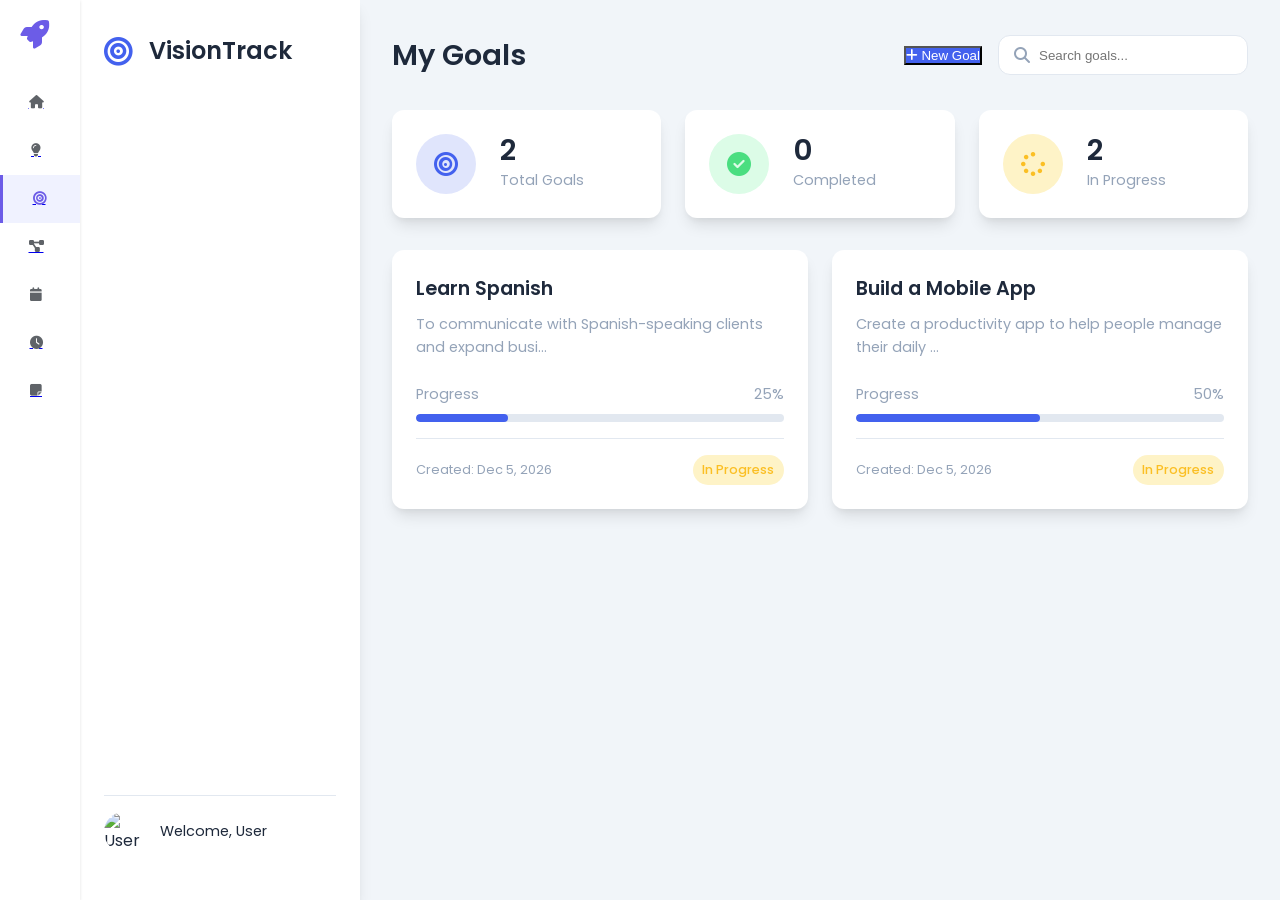
==== pages/goal.html @ 689ba14a "Add files via upload" ====
<!DOCTYPE html>
<html lang="en">
<head>
    <meta charset="UTF-8">
    <meta name="viewport" content="width=device-width, initial-scale=1.0">
    <title>VisionTrack - Goal Tracker</title>
    <link rel="stylesheet" href="https://cdnjs.cloudflare.com/ajax/libs/font-awesome/6.4.0/css/all.min.css">
    <link href="https://fonts.googleapis.com/css2?family=Poppins:wght@300;400;500;600;700&display=swap" rel="stylesheet">
    <link href="https://fonts.googleapis.com/css2?family=Playfair+Display:wght@400;500;600;700&display=swap" rel="stylesheet">
    <link rel="stylesheet" href="../css/goal.css">
    
</head>
<body>
    <div class="app-wrapper">
        <!-- Navigation Sidebar -->
        <nav class="main-nav">
            <div class="logo">
                <i class="fas fa-rocket"></i>
                <h1>FocusFlow</h1>
            </div>
            <a href="../pages/home.html"><button class="nav-button" data-page="home">
                <i class="fas fa-home nav-icon"></i>
                <span class="nav-label">Home</span>
            </button></a>
            
            <a href="../pages/idea.html"><button class="nav-button" data-page="idea">
                <i class="fas fa-lightbulb nav-icon"></i>
                <span class="nav-label">Idea</span>
            </button></a>
            
            <a href="../pages/goal.html"><button class="nav-button" data-page="goal">
                <i class="fas fa-bullseye nav-icon"></i>
                <span class="nav-label">Goal</span>
            </button></a>
            
            <a href="../pages/planner.html"><button class="nav-button" data-page="planner">
                <i class="fas fa-project-diagram nav-icon"></i>
                <span class="nav-label">Planner</span>
            </button></a>
            
            <a href="../pages/calendar.html"><button class="nav-button" data-page="calendar">
                <i class="fas fa-calendar nav-icon"></i>
                <span class="nav-label">Calendar</span>
            </button></a>
            
            <a href="../pages/pomodoro.html"><button class="nav-button" data-page="pomodoro">
                <i class="fas fa-clock nav-icon"></i>
                <span class="nav-label">Pomodoro</span>
            </button></a>
            
            <a href="../pages/notes.html"><button class="nav-button" data-page="notes">
                <i class="fas fa-sticky-note nav-icon"></i>
                <span class="nav-label">Notes</span>
            </button></a>
        </nav>

        <div class="app-container">
            <aside class="sidebar">
                <div class="logo">
                    <i class="fas fa-bullseye"></i>
                    <h1>VisionTrack</h1>
                </div>
                
                <div class="user-profile">
                    <img src="https://ui-avatars.com/api/?name=User+Name" alt="User">
                    <span>Welcome, User</span>
                </div>
            </aside>

            <main class="main-content">
                <header>
                    <h2>My Goals</h2>
                    <div class="header-actions">
                        <button id="new-goal-btn" class="btn-primary">
                            <i class="fas fa-plus"></i> New Goal
                        </button>
                        <div class="search-box">
                            <input type="text" placeholder="Search goals...">
                            <i class="fas fa-search"></i>
                        </div>
                    </div>
                </header>

                <section class="goals-dashboard">
                    <div class="stats-cards">
                        <div class="stat-card">
                            <div class="stat-icon blue">
                                <i class="fas fa-bullseye"></i>
                            </div>
                            <div class="stat-info">
                                <h3 id="total-goals">0</h3>
                                <p>Total Goals</p>
                            </div>
                        </div>
                        <div class="stat-card">
                            <div class="stat-icon green">
                                <i class="fas fa-check-circle"></i>
                            </div>
                            <div class="stat-info">
                                <h3 id="completed-goals">0</h3>
                                <p>Completed</p>
                            </div>
                        </div>
                        <div class="stat-card">
                            <div class="stat-icon orange">
                                <i class="fas fa-spinner"></i>
                            </div>
                            <div class="stat-info">
                                <h3 id="in-progress-goals">0</h3>
                                <p>In Progress</p>
                            </div>
                        </div>
                    </div>

                    <div class="goals-list" id="goals-list">
                        <!-- Goals will be inserted here by JavaScript -->
                    </div>
                </section>
            </main>

            <!-- All modals are defined here but hidden by default -->
            <div class="modal" id="goal-details-modal">
                <div class="modal-content">
                    <div class="modal-header">
                        <h3 id="goal-modal-title">Goal Details</h3>
                        <button class="close-modal">&times;</button>
                    </div>
                    <div class="modal-body">
                        <div class="goal-progress-container">
                            <div class="progress-info">
                                <span class="progress-percent">0%</span>
                                <span class="progress-text">Complete</span>
                            </div>
                            <div class="progress-bar">
                                <div class="progress-fill" style="width: 0%"></div>
                            </div>
                        </div>

                        <div class="goal-purpose">
                            <h4>Purpose</h4>
                            <p id="goal-purpose-text">Loading purpose...</p>
                        </div>

                        <div class="stages-container">
                            <h4>Stages</h4>
                            <div class="stages-list" id="stages-list"></div>
                            <button class="btn-secondary add-stage-btn">
                                <i class="fas fa-plus"></i> Add Stage
                            </button>
                        </div>
                    </div>
                    <div class="modal-footer">
                        <button class="btn-secondary" id="save-goal-changes">Save Changes</button>
                        <button class="btn-danger" id="delete-goal-btn">Delete Goal</button>
                    </div>
                </div>
            </div>

            <div class="modal" id="new-goal-modal">
                <div class="modal-content">
                    <div class="modal-header">
                        <h3>Create New Goal</h3>
                        <button class="close-modal">&times;</button>
                    </div>
                    <div class="modal-body">
                        <form id="new-goal-form">
                            <div class="form-group">
                                <label for="goal-title">Goal Title</label>
                                <input type="text" id="goal-title" placeholder="e.g., Learn Spanish" required>
                            </div>
                            <div class="form-group">
                                <label for="goal-purpose">Why is this goal important?</label>
                                <textarea id="goal-purpose" rows="3" placeholder="Describe your motivation..." required></textarea>
                            </div>
                            <div class="form-group">
                                <label>Initial Stages (optional)</label>
                                <div class="stages-input-container" id="stages-input-container"></div>
                                <button type="button" class="btn-text" id="add-another-stage">
                                    <i class="fas fa-plus"></i> Add Another Stage
                                </button>
                            </div>
                        </form>
                    </div>
                    <div class="modal-footer">
                        <button type="button" class="btn-secondary close-modal">Cancel</button>
                        <button type="submit" form="new-goal-form" class="btn-primary">Create Goal</button>
                    </div>
                </div>
            </div>

            <div class="modal" id="new-stage-modal">
                <div class="modal-content">
                    <div class="modal-header">
                        <h3>Add New Stage</h3>
                        <button class="close-modal">&times;</button>
                    </div>
                    <div class="modal-body">
                        <form id="new-stage-form">
                            <div class="form-group">
                                <label for="stage-title">Stage Title</label>
                                <input type="text" id="stage-title" placeholder="e.g., Beginner Level" required>
                            </div>
                            <div class="form-group">
                                <label for="stage-purpose">Why is this stage important?</label>
                                <textarea id="stage-purpose" rows="3" placeholder="Describe the purpose..." required></textarea>
                            </div>
                        </form>
                    </div>
                    <div class="modal-footer">
                        <button type="button" class="btn-secondary close-modal">Cancel</button>
                        <button type="submit" form="new-stage-form" class="btn-primary">Add Stage</button>
                    </div>
                </div>
            </div>

            <div class="modal" id="new-step-modal">
                <div class="modal-content">
                    <div class="modal-header">
                        <h3>Add New Step</h3>
                        <button class="close-modal">&times;</button>
                    </div>
                    <div class="modal-body">
                        <form id="new-step-form">
                            <div class="form-group">
                                <label for="step-title">Step Title</label>
                                <input type="text" id="step-title" placeholder="e.g., Learn basic vocabulary" required>
                            </div>
                            <div class="form-group">
                                <label for="step-purpose">Why is this step important?</label>
                                <textarea id="step-purpose" rows="3" placeholder="Describe the purpose..." required></textarea>
                            </div>
                            <div class="form-group">
                                <label>Tasks (optional)</label>
                                <div class="tasks-input-container" id="tasks-input-container"></div>
                                <button type="button" class="btn-text" id="add-another-task">
                                    <i class="fas fa-plus"></i> Add Another Task
                                </button>
                            </div>
                        </form>
                    </div>
                    <div class="modal-footer">
                        <button type="button" class="btn-secondary close-modal">Cancel</button>
                        <button type="submit" form="new-step-form" class="btn-primary">Add Step</button>
                    </div>
                </div>
            </div>
        </div>
    </div>

    <script src="../js/goal.js"></script>
</body>
</html>
---- css/goal.css ----
:root {
    --primary-color: #4361ee;
    --primary-light: #e0e5fc;
    --secondary-color: #3f37c9;
    --accent-color: #4cc9f0;
    --success-color: #4ade80;
    --warning-color: #fbbf24;
    --danger-color: #f87171;
    --dark-color: #1e293b;
    --light-color: #f8fafc;
    --gray-color: #94a3b8;
    --gray-light: #e2e8f0;
    
    --sidebar-width: 280px;
    --header-height: 80px;
    --border-radius: 12px;
    --box-shadow: 0 10px 15px -3px rgba(0, 0, 0, 0.1), 0 4px 6px -2px rgba(0, 0, 0, 0.05);
    --transition: all 0.3s ease;
}

* {
    margin: 0;
    padding: 0;
    box-sizing: border-box;
}

body {
    font-family: 'Poppins', sans-serif;
    background-color: #f1f5f9;
    color: var(--dark-color);
    line-height: 1.6;
}

/* ===== Navigation Sidebar Styles ===== */
.app-wrapper {
    display: flex;
    min-height: 100vh;
}

.main-nav {
    width: 80px;
    background-color: #fff;
    box-shadow: 0 1px 3px rgba(0,0,0,0.12);
    padding: 20px 0;
    transition: width 0.3s ease;
    position: fixed;
    height: 100vh;
    z-index: 100;
}

.main-nav:hover {
    width: 220px;
}

.main-nav .logo {
    display: flex;
    align-items: center;
    gap: 15px;
    margin-bottom: 30px;
    padding: 0 20px;
    white-space: nowrap;
    overflow: hidden;
}

.main-nav .logo i {
    font-size: 1.8rem;
    color: #6c5ce7;
    min-width: 24px;
}

.main-nav .logo h1 {
    font-family: 'Playfair Display', serif;
    font-size: 1.5rem;
    color: #2d3436;
    display: none;
}

.main-nav:hover .logo h1 {
    display: block;
}

.nav-button {
    display: flex;
    align-items: center;
    width: 100%;
    padding: 12px 24px;
    background: transparent;
    border: none;
    cursor: pointer;
    color: #5F6368;
    transition: all 0.2s ease;
    text-align: left;
    white-space: nowrap;
    overflow: hidden;
}

.nav-button.active {
    background-color: #f0f2ff;
    color: #6c5ce7;
    border-left: 3px solid #6c5ce7;
}

.nav-button:hover:not(.active) {
    background-color: #f8f9fa;
}

.nav-icon {
    width: 24px;
    height: 24px;
    margin-right: 16px;
    display: flex;
    align-items: center;
    justify-content: center;
    flex-shrink: 0;
}

.nav-label {
    display: none;
}

.main-nav:hover .nav-label {
    display: inline;
}

/* Main app container */
.app-container {
    margin-left: 80px;
    width: calc(100% - 80px);
    display: flex;
    min-height: 100vh;
    transition: margin-left 0.3s ease;
}

.main-nav:hover ~ .app-container {
    margin-left: 220px;
    width: calc(100% - 220px);
}

/* Sidebar Styles */
.sidebar {
    width: var(--sidebar-width);
    background: white;
    padding: 2rem 1.5rem;
    display: flex;
    flex-direction: column;
    box-shadow: var(--box-shadow);
    z-index: 10;
}

.logo {
    display: flex;
    align-items: center;
    gap: 1rem;
    margin-bottom: 2.5rem;
}

.logo i {
    font-size: 1.8rem;
    color: var(--primary-color);
}

.logo h1 {
    font-size: 1.5rem;
    font-weight: 600;
    color: var(--dark-color);
}

.user-profile {
    margin-top: auto;
    display: flex;
    align-items: center;
    gap: 1rem;
    padding: 1rem 0;
    border-top: 1px solid var(--gray-light);
}

.user-profile img {
    width: 40px;
    height: 40px;
    border-radius: 50%;
    object-fit: cover;
}

.user-profile span {
    font-size: 0.9rem;
    color: var(--dark-color);
}

/* Main Content Styles */
.main-content {
    flex: 1;
    padding: 2rem;
    overflow-y: auto;
    background-color: #f1f5f9;
}

header {
    display: flex;
    justify-content: space-between;
    align-items: center;
    margin-bottom: 2rem;
}

header h2 {
    font-size: 1.8rem;
    font-weight: 600;
}

.header-actions {
    display: flex;
    align-items: center;
    gap: 1rem;
}

.search-box {
    position: relative;
}

.search-box input {
    padding: 0.7rem 1rem 0.7rem 2.5rem;
    border: 1px solid var(--gray-light);
    border-radius: var(--border-radius);
    width: 250px;
    transition: var(--transition);
}

.search-box input:focus {
    outline: none;
    border-color: var(--primary-color);
    box-shadow: 0 0 0 3px var(--primary-light);
}

.search-box i {
    position: absolute;
    left: 1rem;
    top: 50%;
    transform: translateY(-50%);
    color: var(--gray-color);
}

/* Rest of your existing CSS remains the same... */
/* [Keep all the rest of your existing CSS styles below this point] */

/* Button Styles */
.btn {
    padding: 0.7rem 1.2rem;
    border: none;
    border-radius: var(--border-radius);
    font-family: 'Poppins', sans-serif;
    font-weight: 500;
    cursor: pointer;
    transition: var(--transition);
    display: inline-flex;
    align-items: center;
    gap: 0.5rem;
}

.btn-primary {
    background-color: var(--primary-color);
    color: white;
}

.btn-primary:hover {
    background-color: var(--secondary-color);
    transform: translateY(-2px);
}

.btn-secondary {
    background-color: white;
    color: var(--primary-color);
    border: 1px solid var(--primary-color);
}

.btn-secondary:hover {
    background-color: var(--primary-light);
}

.btn-danger {
    background-color: var(--danger-color);
    color: white;
}

.btn-danger:hover {
    background-color: #ef4444;
}

.btn-text {
    background: none;
    border: none;
    color: var(--primary-color);
    padding: 0.5rem;
    font-weight: 500;
}

.btn-text:hover {
    text-decoration: underline;
}

/* Stats Cards */
.stats-cards {
    display: grid;
    grid-template-columns: repeat(auto-fit, minmax(240px, 1fr));
    gap: 1.5rem;
    margin-bottom: 2rem;
}

.stat-card {
    background: white;
    border-radius: var(--border-radius);
    padding: 1.5rem;
    display: flex;
    align-items: center;
    gap: 1.5rem;
    box-shadow: var(--box-shadow);
    transition: var(--transition);
}

.stat-card:hover {
    transform: translateY(-5px);
}

.stat-icon {
    width: 60px;
    height: 60px;
    border-radius: 50%;
    display: flex;
    align-items: center;
    justify-content: center;
    font-size: 1.5rem;
}

.stat-icon.blue {
    background-color: #e0e5fc;
    color: var(--primary-color);
}

.stat-icon.green {
    background-color: #dcfce7;
    color: var(--success-color);
}

.stat-icon.orange {
    background-color: #fef3c7;
    color: var(--warning-color);
}

.stat-info h3 {
    font-size: 1.8rem;
    font-weight: 600;
    line-height: 1;
    margin-bottom: 0.3rem;
}

.stat-info p {
    color: var(--gray-color);
    font-size: 0.9rem;
}

/* Goals List */
.goals-list {
    display: grid;
    grid-template-columns: repeat(auto-fill, minmax(320px, 1fr));
    gap: 1.5rem;
}

.goal-card {
    background: white;
    border-radius: var(--border-radius);
    padding: 1.5rem;
    box-shadow: var(--box-shadow);
    transition: var(--transition);
    cursor: pointer;
    position: relative;
    overflow: hidden;
}

.goal-card:hover {
    transform: translateY(-5px);
    box-shadow: 0 20px 25px -5px rgba(0, 0, 0, 0.1), 0 10px 10px -5px rgba(0, 0, 0, 0.04);
}

.goal-card h3 {
    font-size: 1.2rem;
    font-weight: 600;
    margin-bottom: 0.5rem;
}

.goal-card p {
    color: var(--gray-color);
    font-size: 0.9rem;
    margin-bottom: 1.5rem;
}

.goal-progress {
    margin-bottom: 1rem;
}

.progress-text {
    display: flex;
    justify-content: space-between;
    margin-bottom: 0.5rem;
    font-size: 0.8rem;
    color: var(--gray-color);
}

.progress-bar {
    height: 8px;
    background-color: var(--gray-light);
    border-radius: 4px;
    overflow: hidden;
}

.progress-fill {
    height: 100%;
    background-color: var(--primary-color);
    border-radius: 4px;
    transition: width 0.5s ease;
}

.goal-actions {
    display: flex;
    justify-content: space-between;
    align-items: center;
    margin-top: 1rem;
    padding-top: 1rem;
    border-top: 1px solid var(--gray-light);
}

.goal-date {
    font-size: 0.8rem;
    color: var(--gray-color);
}

.goal-status {
    font-size: 0.8rem;
    padding: 0.3rem 0.6rem;
    border-radius: 20px;
    font-weight: 500;
}

.status-not-started {
    background-color: #fee2e2;
    color: var(--danger-color);
}

.status-in-progress {
    background-color: #fef3c7;
    color: var(--warning-color);
}

.status-completed {
    background-color: #dcfce7;
    color: var(--success-color);
}

/* Modal Styles */
.modal {
    position: fixed;
    top: 0;
    left: 0;
    width: 100%;
    height: 100%;
    background-color: rgba(0, 0, 0, 0.5);
    display: none;
    align-items: center;
    justify-content: center;
    z-index: 1000;
    opacity: 0;
    transition: var(--transition);
}

.modal.active {
    display: flex;
    opacity: 1;
}

.modal-content {
    background-color: white;
    border-radius: var(--border-radius);
    width: 90%;
    max-width: 800px;
    max-height: 90vh;
    overflow-y: auto;
    box-shadow: var(--box-shadow);
    transform: translateY(-50px);
    transition: var(--transition);
}

.modal.active .modal-content {
    transform: translateY(0);
}

.modal-header {
    padding: 1.5rem;
    border-bottom: 1px solid var(--gray-light);
    display: flex;
    justify-content: space-between;
    align-items: center;
}

.modal-header h3 {
    font-size: 1.3rem;
    font-weight: 600;
}

.close-modal {
    background: none;
    border: none;
    font-size: 1.5rem;
    cursor: pointer;
    color: var(--gray-color);
    transition: var(--transition);
}

.close-modal:hover {
    color: var(--danger-color);
}

.modal-body {
    padding: 1.5rem;
}

.modal-footer {
    padding: 1.5rem;
    border-top: 1px solid var(--gray-light);
    display: flex;
    justify-content: flex-end;
    gap: 1rem;
}

/* Goal Details Modal */
.goal-progress-container {
    margin-bottom: 2rem;
}

.progress-info {
    display: flex;
    justify-content: space-between;
    align-items: center;
    margin-bottom: 0.5rem;
}

.progress-percent {
    font-size: 1.5rem;
    font-weight: 600;
    color: var(--primary-color);
}

.progress-text {
    font-size: 0.9rem;
    color: var(--gray-color);
}

.goal-purpose {
    margin-bottom: 2rem;
    padding: 1rem;
    background-color: var(--primary-light);
    border-radius: var(--border-radius);
}

.goal-purpose h4 {
    font-size: 1rem;
    margin-bottom: 0.5rem;
    color: var(--primary-color);
}

/* Stages List */
.stages-list {
    display: flex;
    flex-direction: column;
    gap: 1rem;
    margin-bottom: 1.5rem;
}

.stage-item {
    background: white;
    border-radius: var(--border-radius);
    padding: 1rem;
    box-shadow: 0 1px 3px rgba(0, 0, 0, 0.1);
    border-left: 4px solid var(--primary-color);
}

.stage-header {
    display: flex;
    justify-content: space-between;
    align-items: center;
    margin-bottom: 0.5rem;
    cursor: pointer;
}

.stage-title {
    font-weight: 500;
    display: flex;
    align-items: center;
    gap: 0.5rem;
}

.stage-title i {
    color: var(--primary-color);
    transition: transform 0.3s ease;
}

.stage-actions {
    display: flex;
    gap: 0.5rem;
}

.stage-actions button {
    background: none;
    border: none;
    color: var(--gray-color);
    cursor: pointer;
    transition: var(--transition);
}

.stage-actions button:hover {
    color: var(--primary-color);
}

.stage-purpose {
    font-size: 0.9rem;
    color: var(--gray-color);
    margin-bottom: 1rem;
    padding-left: 1.5rem;
}

.steps-list {
    margin-top: 1rem;
    padding-left: 1.5rem;
    border-left: 2px dashed var(--gray-light);
}

.step-item {
    background: white;
    border-radius: var(--border-radius);
    padding: 1rem;
    margin-bottom: 1rem;
    box-shadow: 0 1px 2px rgba(0, 0, 0, 0.05);
    position: relative;
}

.step-header {
    display: flex;
    justify-content: space-between;
    margin-bottom: 0.5rem;
}

.step-title {
    font-weight: 500;
    display: flex;
    align-items: center;
    gap: 0.5rem;
}

.step-checkbox {
    width: 18px;
    height: 18px;
    border: 2px solid var(--gray-light);
    border-radius: 4px;
    appearance: none;
    cursor: pointer;
    transition: var(--transition);
    display: flex;
    align-items: center;
    justify-content: center;
}

.step-checkbox:checked {
    background-color: var(--primary-color);
    border-color: var(--primary-color);
}

.step-checkbox:checked::after {
    content: '\f00c';
    font-family: 'Font Awesome 6 Free';
    font-weight: 900;
    color: white;
    font-size: 0.7rem;
}

.step-purpose {
    font-size: 0.85rem;
    color: var(--gray-color);
    margin-bottom: 1rem;
    padding-left: 1.5rem;
}

.tasks-list {
    margin-top: 0.5rem;
    padding-left: 1.5rem;
}

.task-item {
    display: flex;
    align-items: center;
    gap: 0.5rem;
    margin-bottom: 0.5rem;
    font-size: 0.85rem;
}

.task-checkbox {
    width: 16px;
    height: 16px;
    border: 1px solid var(--gray-light);
    border-radius: 3px;
    appearance: none;
    cursor: pointer;
    transition: var(--transition);
}

.task-checkbox:checked {
    background-color: var(--success-color);
    border-color: var(--success-color);
    position: relative;
}

.task-checkbox:checked::after {
    content: '\f00c';
    font-family: 'Font Awesome 6 Free';
    font-weight: 900;
    color: white;
    font-size: 0.6rem;
    position: absolute;
    top: 50%;
    left: 50%;
    transform: translate(-50%, -50%);
}

.task-text {
    flex: 1;
}

.task-text.completed {
    text-decoration: line-through;
    color: var(--gray-color);
}

.add-step-btn {
    margin-top: 0.5rem;
    font-size: 0.9rem;
    color: var(--primary-color);
    background: none;
    border: none;
    cursor: pointer;
    display: flex;
    align-items: center;
    gap: 0.3rem;
}

.add-step-btn i {
    font-size: 0.8rem;
}

/* Form Styles */
.form-group {
    margin-bottom: 1.5rem;
}

.form-group label {
    display: block;
    margin-bottom: 0.5rem;
    font-weight: 500;
}

.form-group input,
.form-group textarea,
.form-group select {
    width: 100%;
    padding: 0.7rem 1rem;
    border: 1px solid var(--gray-light);
    border-radius: var(--border-radius);
    font-family: 'Poppins', sans-serif;
    transition: var(--transition);
}

.form-group input:focus,
.form-group textarea:focus {
    outline: none;
    border-color: var(--primary-color);
    box-shadow: 0 0 0 3px var(--primary-light);
}

.form-group textarea {
    min-height: 100px;
    resize: vertical;
}

.stage-input {
    margin-bottom: 1rem;
    position: relative;
}

.remove-stage-btn,
.remove-task-btn {
    position: absolute;
    right: 0;
    top: 0;
    background: none;
    border: none;
    color: var(--danger-color);
    cursor: pointer;
    font-size: 1rem;
}

.stage-input textarea {
    min-height: 80px;
}

.task-input {
    margin-bottom: 0.5rem;
    position: relative;
}

/* Drag and Drop */
.dragging {
    opacity: 0.5;
    border: 2px dashed var(--primary-color);
}

/* Animations */
.fade-in {
    animation: fadeIn 0.5s ease forwards;
}

@keyframes fadeIn {
    from { opacity: 0; }
    to { opacity: 1; }
}

.slide-up {
    animation: slideUp 0.5s ease forwards;
}

@keyframes slideUp {
    from { 
        opacity: 0;
        transform: translateY(20px);
    }
    to { 
        opacity: 1;
        transform: translateY(0);
    }
}

/* Responsive Styles */
@media (max-width: 1024px) {
    .sidebar {
        width: 80px;
        padding: 1rem 0.5rem;
        align-items: center;
    }
    
    .logo h1, 
    nav li a span,
    .user-profile span {
        display: none;
    }
    
    .logo i {
        font-size: 1.5rem;
    }
    
    nav li a {
        justify-content: center;
        padding: 0.8rem;
    }
    
    .main-content {
        margin-left: 80px;
    }
}

@media (max-width: 768px) {
    .stats-cards {
        grid-template-columns: 1fr;
    }
    
    .goals-list {
        grid-template-columns: 1fr;
    }
    
    .header-actions {
        flex-direction: column;
        align-items: flex-start;
        gap: 1rem;
        width: 100%;
    }
    
    .search-box input {
        width: 100%;
    }
    
    .modal-content {
        width: 95%;
    }

    .app-container {
        flex-direction: column;
    }

    .sidebar {
        width: 100%;
        flex-direction: row;
        justify-content: space-between;
        padding: 1rem;
    }

    .user-profile {
        margin-top: 0;
        border-top: none;
    }

    .main-content {
        margin-left: 0;
        margin-top: 1rem;
    }
}

@media (max-width: 480px) {
    .modal-footer {
        flex-direction: column;
    }
    
    .modal-footer .btn {
        width: 100%;
    }

    .main-nav {
        width: 100%;
        height: auto;
        position: relative;
        padding: 0;
        display: flex;
        overflow-x: auto;
    }
    
    .main-nav:hover {
        width: 100%;
    }
    
    .nav-button {
        flex-direction: column;
        padding: 10px;
        min-width: 70px;
        text-align: center;
    }
    
    .nav-icon {
        margin-right: 0;
        margin-bottom: 5px;
    }
    
    .nav-label {
        display: block;
        font-size: 12px;
    }
    
    .app-container {
        margin-left: 0;
        width: 100%;
    }
    
    .main-nav:hover ~ .app-container {
        margin-left: 0;
        width: 100%;
    }
}
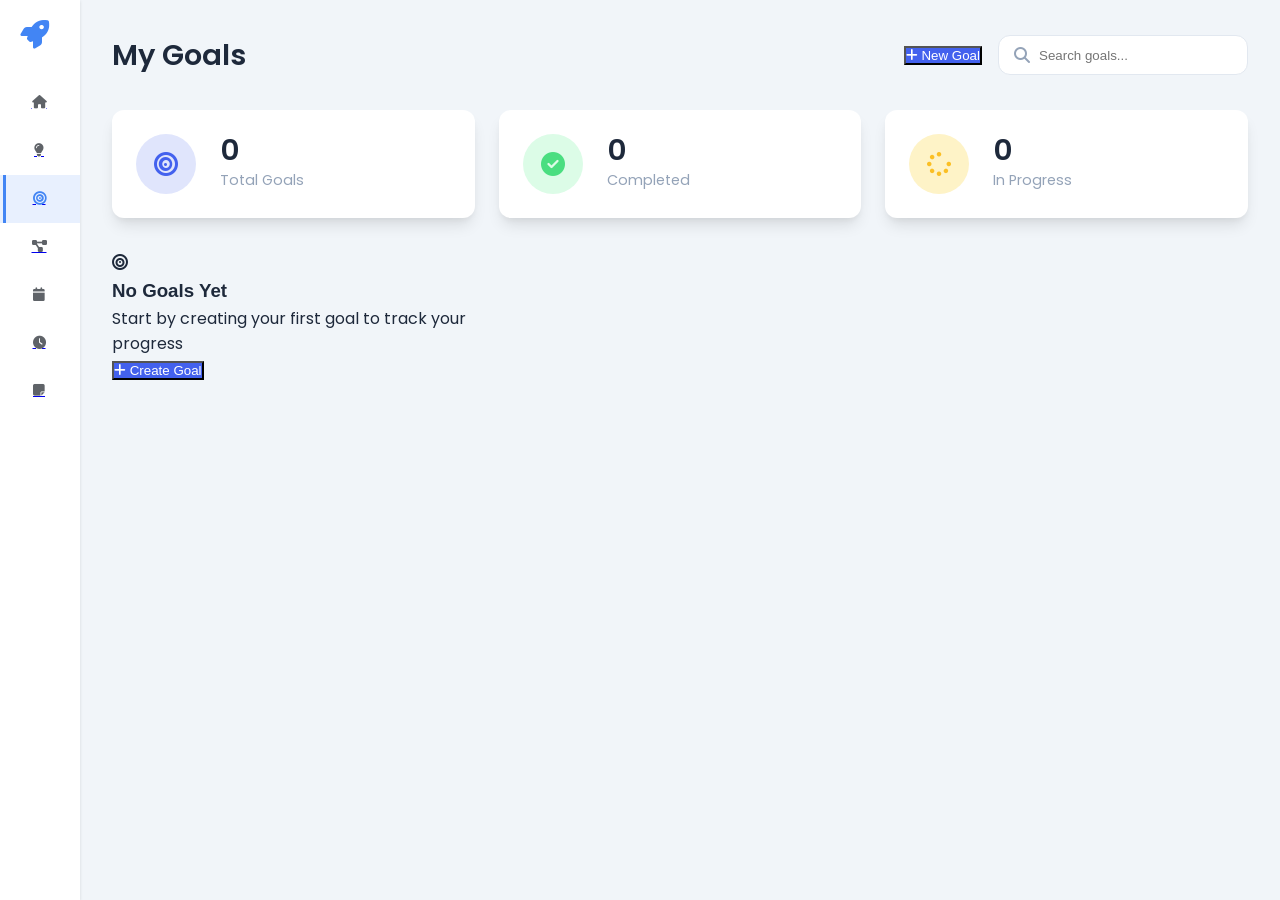
==== commit 1e3b7156: "Fix website issues and improve functionality" ====
--- a/pages/goal.html
+++ b/pages/goal.html
@@ -8,65 +8,15 @@
     <link href="https://fonts.googleapis.com/css2?family=Poppins:wght@300;400;500;600;700&display=swap" rel="stylesheet">
     <link href="https://fonts.googleapis.com/css2?family=Playfair+Display:wght@400;500;600;700&display=swap" rel="stylesheet">
     <link rel="stylesheet" href="../css/goal.css">
+    <link rel="stylesheet" href="../css/navigation.css">
     
 </head>
 <body>
     <div class="app-wrapper">
         <!-- Navigation Sidebar -->
-        <nav class="main-nav">
-            <div class="logo">
-                <i class="fas fa-rocket"></i>
-                <h1>FocusFlow</h1>
-            </div>
-            <a href="../pages/home.html"><button class="nav-button" data-page="home">
-                <i class="fas fa-home nav-icon"></i>
-                <span class="nav-label">Home</span>
-            </button></a>
-            
-            <a href="../pages/idea.html"><button class="nav-button" data-page="idea">
-                <i class="fas fa-lightbulb nav-icon"></i>
-                <span class="nav-label">Idea</span>
-            </button></a>
-            
-            <a href="../pages/goal.html"><button class="nav-button" data-page="goal">
-                <i class="fas fa-bullseye nav-icon"></i>
-                <span class="nav-label">Goal</span>
-            </button></a>
-            
-            <a href="../pages/planner.html"><button class="nav-button" data-page="planner">
-                <i class="fas fa-project-diagram nav-icon"></i>
-                <span class="nav-label">Planner</span>
-            </button></a>
-            
-            <a href="../pages/calendar.html"><button class="nav-button" data-page="calendar">
-                <i class="fas fa-calendar nav-icon"></i>
-                <span class="nav-label">Calendar</span>
-            </button></a>
-            
-            <a href="../pages/pomodoro.html"><button class="nav-button" data-page="pomodoro">
-                <i class="fas fa-clock nav-icon"></i>
-                <span class="nav-label">Pomodoro</span>
-            </button></a>
-            
-            <a href="../pages/notes.html"><button class="nav-button" data-page="notes">
-                <i class="fas fa-sticky-note nav-icon"></i>
-                <span class="nav-label">Notes</span>
-            </button></a>
-        </nav>
+        <div id="app-navigation" class="main-nav"></div>
 
         <div class="app-container">
-            <aside class="sidebar">
-                <div class="logo">
-                    <i class="fas fa-bullseye"></i>
-                    <h1>VisionTrack</h1>
-                </div>
-                
-                <div class="user-profile">
-                    <img src="https://ui-avatars.com/api/?name=User+Name" alt="User">
-                    <span>Welcome, User</span>
-                </div>
-            </aside>
-
             <main class="main-content">
                 <header>
                     <h2>My Goals</h2>
@@ -247,6 +197,7 @@
         </div>
     </div>
 
+    <script src="../js/navigation.js"></script>
     <script src="../js/goal.js"></script>
 </body>
 </html>
--- a/css/goal.css
+++ b/css/goal.css
@@ -42,14 +42,9 @@
     background-color: #fff;
     box-shadow: 0 1px 3px rgba(0,0,0,0.12);
     padding: 20px 0;
-    transition: width 0.3s ease;
     position: fixed;
     height: 100vh;
     z-index: 100;
-}
-
-.main-nav:hover {
-    width: 220px;
 }
 
 .main-nav .logo {
@@ -64,7 +59,7 @@
 
 .main-nav .logo i {
     font-size: 1.8rem;
-    color: #6c5ce7;
+    color: #4285F4;
     min-width: 24px;
 }
 
@@ -75,10 +70,6 @@
     display: none;
 }
 
-.main-nav:hover .logo h1 {
-    display: block;
-}
-
 .nav-button {
     display: flex;
     align-items: center;
@@ -86,6 +77,9 @@
     padding: 12px 24px;
     background: transparent;
     border: none;
+    border-left: 3px solid transparent;
+    box-sizing: border-box;
+    min-height: 48px;
     cursor: pointer;
     color: #5F6368;
     transition: all 0.2s ease;
@@ -94,10 +88,15 @@
     overflow: hidden;
 }
 
+.main-nav > a {
+    display: block;
+    height: 48px;
+}
+
 .nav-button.active {
-    background-color: #f0f2ff;
-    color: #6c5ce7;
-    border-left: 3px solid #6c5ce7;
+    background-color: #E8F0FE;
+    color: #4285F4;
+    box-shadow: inset 3px 0 0 #4285F4;
 }
 
 .nav-button:hover:not(.active) {
@@ -118,10 +117,6 @@
     display: none;
 }
 
-.main-nav:hover .nav-label {
-    display: inline;
-}
-
 /* Main app container */
 .app-container {
     margin-left: 80px;
@@ -129,11 +124,6 @@
     display: flex;
     min-height: 100vh;
     transition: margin-left 0.3s ease;
-}
-
-.main-nav:hover ~ .app-container {
-    margin-left: 220px;
-    width: calc(100% - 220px);
 }
 
 /* Sidebar Styles */
@@ -934,10 +924,6 @@
         overflow-x: auto;
     }
     
-    .main-nav:hover {
-        width: 100%;
-    }
-    
     .nav-button {
         flex-direction: column;
         padding: 10px;
@@ -951,8 +937,7 @@
     }
     
     .nav-label {
-        display: block;
-        font-size: 12px;
+        display: none;
     }
     
     .app-container {
@@ -960,8 +945,4 @@
         width: 100%;
     }
     
-    .main-nav:hover ~ .app-container {
-        margin-left: 0;
-        width: 100%;
-    }
 }
--- a/css/navigation.css
+++ b/css/navigation.css
@@ -0,0 +1,176 @@
+/* Shared FocusFlow navigation */
+.main-nav,
+.page > .sidebar {
+  width: 80px !important;
+  background: #ffffff !important;
+  box-shadow: 0 1px 3px rgba(0, 0, 0, 0.12) !important;
+  padding: 20px 0 !important;
+  position: fixed !important;
+  top: 0 !important;
+  left: 0 !important;
+  height: 100vh !important;
+  z-index: 100 !important;
+  overflow-x: hidden !important;
+  overflow-y: auto !important;
+}
+
+.page > .sidebar + .main-content {
+  margin-left: 80px !important;
+}
+
+.main-nav ~ .app-container {
+  margin-left: 80px !important;
+  width: calc(100% - 80px) !important;
+}
+
+.main-nav:hover,
+.page > .sidebar:hover {
+  width: 80px !important;
+}
+
+.main-nav .logo,
+.page > .sidebar .logo {
+  display: flex !important;
+  align-items: center !important;
+  gap: 15px !important;
+  margin: 0 0 30px !important;
+  padding: 0 20px !important;
+  white-space: nowrap !important;
+  overflow: hidden !important;
+}
+
+.main-nav .logo i,
+.page > .sidebar .logo i {
+  width: 24px !important;
+  min-width: 24px !important;
+  margin: 0 !important;
+  font-size: 1.8rem !important;
+  color: #4285F4 !important;
+}
+
+.main-nav .logo h1,
+.page > .sidebar .logo h1,
+.main-nav:hover .logo h1,
+.page > .sidebar:hover .logo h1 {
+  display: none !important;
+}
+
+.main-nav > a,
+.page > .sidebar > a {
+  display: block !important;
+  width: 100% !important;
+  height: 48px !important;
+  line-height: 0 !important;
+}
+
+.main-nav .nav-button,
+.page > .sidebar .nav-button {
+  display: flex !important;
+  align-items: center !important;
+  justify-content: flex-start !important;
+  width: 100% !important;
+  min-width: 0 !important;
+  min-height: 48px !important;
+  height: 48px !important;
+  box-sizing: border-box !important;
+  margin: 0 !important;
+  padding: 12px 24px !important;
+  border: 0 !important;
+  border-left: 3px solid transparent !important;
+  background: transparent !important;
+  color: #5F6368 !important;
+  cursor: pointer !important;
+  overflow: hidden !important;
+  white-space: nowrap !important;
+  transition: background-color 0.2s ease, color 0.2s ease, box-shadow 0.2s ease !important;
+}
+
+.main-nav .nav-button.active,
+.page > .sidebar .nav-button.active {
+  background: #E8F0FE !important;
+  color: #4285F4 !important;
+  border-left-color: transparent !important;
+  box-shadow: inset 3px 0 0 #4285F4 !important;
+}
+
+.main-nav .nav-button:hover:not(.active),
+.page > .sidebar .nav-button:hover:not(.active) {
+  background: #F1F3F4 !important;
+}
+
+.main-nav .nav-icon,
+.page > .sidebar .nav-icon {
+  display: flex !important;
+  align-items: center !important;
+  justify-content: center !important;
+  flex: 0 0 24px !important;
+  width: 24px !important;
+  height: 24px !important;
+  margin: 0 16px 0 0 !important;
+}
+
+.main-nav .nav-label,
+.page > .sidebar .nav-label,
+.main-nav:hover .nav-label,
+.page > .sidebar:hover .nav-label {
+  display: none !important;
+}
+
+@media (max-width: 768px) {
+  .app-wrapper {
+    flex-direction: column !important;
+  }
+
+  .main-nav,
+  .page > .sidebar {
+    width: 100% !important;
+    height: auto !important;
+    min-height: 0 !important;
+    padding: 10px 0 !important;
+    position: relative !important;
+    top: auto !important;
+    left: auto !important;
+    display: flex !important;
+    flex-direction: row !important;
+    overflow-x: auto !important;
+  }
+
+  .main-nav:hover,
+  .page > .sidebar:hover {
+    width: 100% !important;
+  }
+
+  .main-nav .logo,
+  .page > .sidebar .logo {
+    flex: 0 0 64px !important;
+    margin: 0 !important;
+    padding: 0 20px !important;
+  }
+
+  .main-nav > a,
+  .page > .sidebar > a {
+    flex: 0 0 70px !important;
+    width: 70px !important;
+    height: 48px !important;
+  }
+
+  .main-nav .nav-button,
+  .page > .sidebar .nav-button {
+    justify-content: center !important;
+    padding: 10px !important;
+  }
+
+  .main-nav .nav-icon,
+  .page > .sidebar .nav-icon {
+    margin: 0 !important;
+  }
+
+  .page > .sidebar + .main-content {
+    margin-left: 0 !important;
+  }
+
+  .main-nav ~ .app-container {
+    margin-left: 0 !important;
+    width: 100% !important;
+  }
+}
